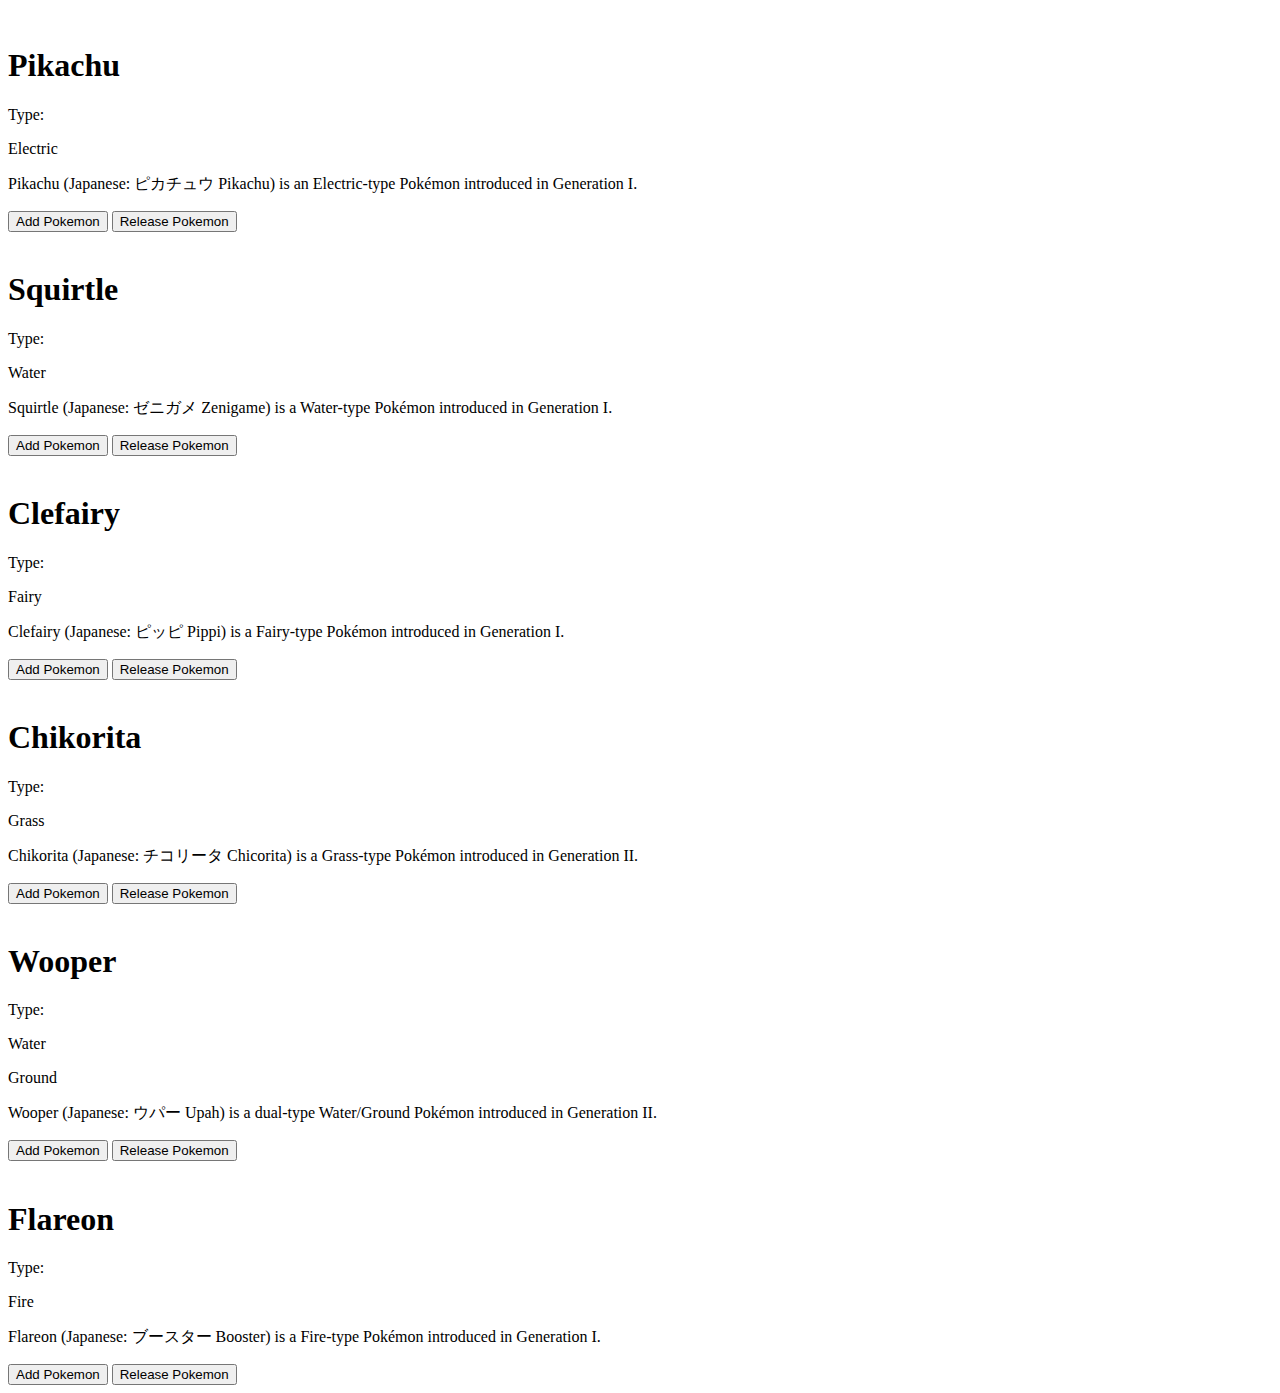
==== Dela Cruz_tsa4.html @ 09a3c333 "Rename tsa4html to Dela Cruz_tsa4.html" ====
<!DOCTYPE html>
<html lang="en">
<head>
    <meta charset="UTF-8">
    <meta name="viewport" content="width=device-width, initial-scale=1.0">
    <link rel = "stylesheet" href = "body.css">
</head>
<body class="body">
    <div class="container">
        
        <div class="card">
            <div class="up">
                <img src="pikatiu.gif" alt="">
            </div>

            <div class="down">
                <h1 class="name"> Pikachu </h1>
                <p class="type"> Type:</p>
                <p class="typeelectric"> Electric</p>
                <p class="descrip"> Pikachu (Japanese: ピカチュウ Pikachu) is an Electric-type Pokémon introduced 
                in Generation I.</p>
                <div class="buttons">
                    <button class="add"> Add Pokemon</button>
                    <button class="release"> Release Pokemon</button>
                </div>
            </div>
        </div>

        <div class="card">
            <div class="up">
                <img src="squirtle.gif" alt="">
            </div>

            <div class="downz">
                <h1 class="name"> Squirtle </h1>
                <p class="typez"> Type:</p>
                <p class="typewater"> Water</p>
                <p class="descrip"> Squirtle (Japanese: ゼニガメ Zenigame) is a Water-type Pokémon introduced in Generation I.</p>
                <div class="button">
                    <button class="add"> Add Pokemon</button>
                    <button class="release"> Release Pokemon</button>
                </div>
            </div>
        </div>

        <div class="card">
            <div class="up">
                <img src="clefairy.gif" alt="">
            </div>
 
            <div class="downs">
                <h1 class="name"> Clefairy </h1>
                <p class="types"> Type:</p>
                <p class="typefairy"> Fairy</p>
                <p class="descrip"> Clefairy (Japanese: ピッピ Pippi) is a Fairy-type Pokémon introduced in Generation I.</p>
                <div class="buttonz">
                    <button class="add"> Add Pokemon</button>
                    <button class="release"> Release Pokemon</button>
                </div>
            </div>
        </div>

        <div class="containers">
        
            <div class="card">
                <div class="up">
                    <img src="chik.gif" alt="">
                </div>
    
                <div class="dwn">
                    <h1 class="name"> Chikorita </h1>
                    <p class="t"> Type:</p>
                    <p class="typegrass"> Grass</p>
                    <p class="descrip"> Chikorita (Japanese: チコリータ Chicorita) is a Grass-type Pokémon introduced in Generation II.</p>
                    <div class="btn">
                        <button class="add"> Add Pokemon</button>
                        <button class="release"> Release Pokemon</button>
                    </div>
                </div>
            </div>

            <div class="card">
                <div class="up">
                    <img src="wooper.gif" alt="">
                </div>
    
                <div class="dw">
                    <h1 class="name"> Wooper </h1>
                    <p class="tp"> Type:</p>
                    <p class="typewoter"> Water</p>
                    <p class="typeground"> Ground</p>
                    <p class="descrip"> Wooper (Japanese: ウパー Upah) is a dual-type Water/Ground Pokémon introduced in Generation II.</p>
                    <div class="buton">
                        <button class="add"> Add Pokemon</button>
                        <button class="release"> Release Pokemon</button>
                    </div>
                </div>
            </div>

            <div class="card">
                <div class="up">
                    <img src="flareon.gif" alt="">
                </div>
    
                <div class="d">
                    <h1 class="name"> Flareon </h1>
                    <p class="tpe"> Type:</p>
                    <p class="typefire"> Fire</p>
                    <p class="descrip"> Flareon (Japanese: ブースター Booster) is a Fire-type Pokémon introduced in Generation I.</p>
                    <div class="biton">
                        <button class="add"> Add Pokemon</button>
                        <button class="release"> Release Pokemon</button>
                    </div>
                </div>
            </div>

    </div>

    

    

    


    
</body>
</html>
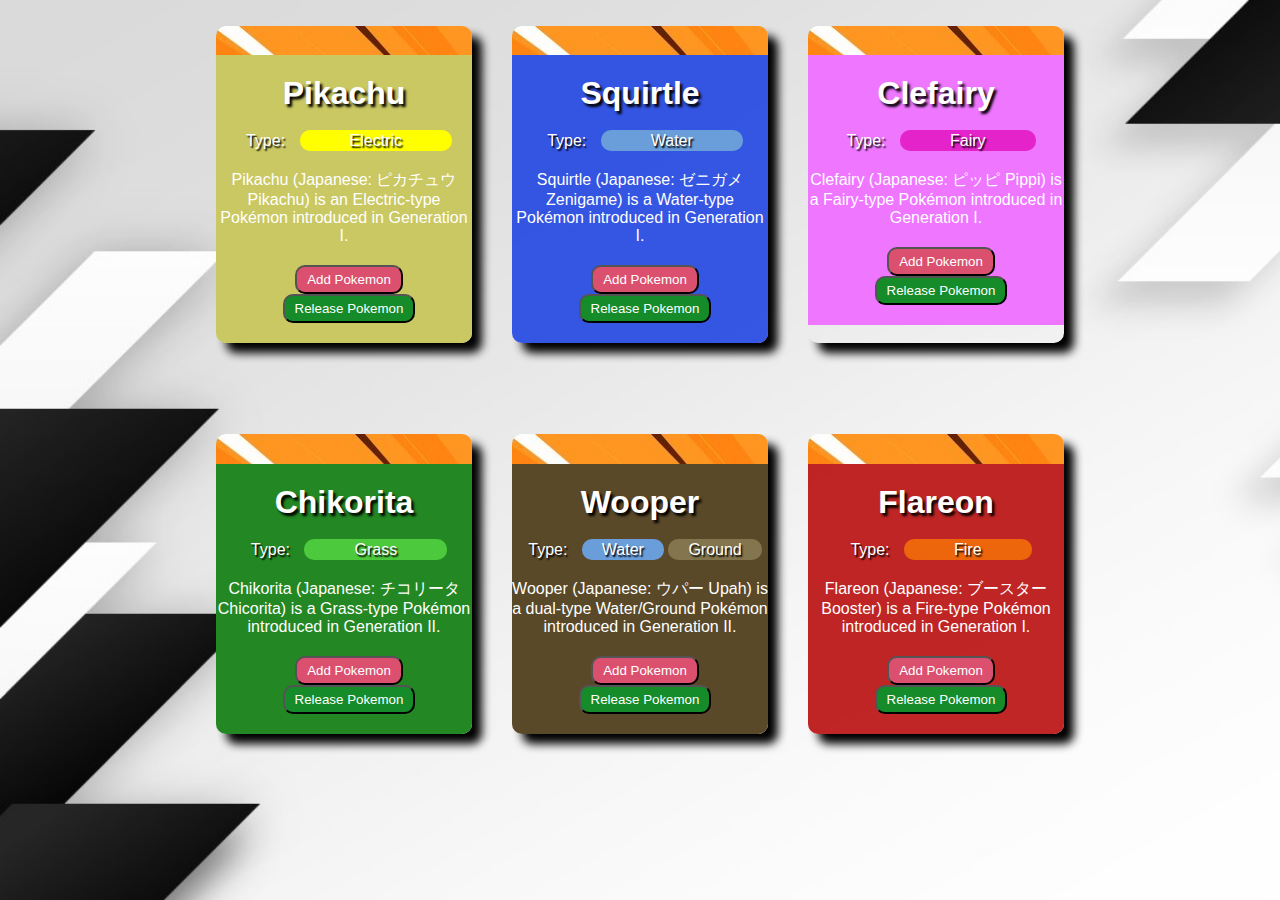
==== commit a0fa5182: "Update Dela Cruz_tsa4.html" ====
--- a/Dela Cruz_tsa4.html
+++ b/Dela Cruz_tsa4.html
@@ -3,7 +3,7 @@
 <head>
     <meta charset="UTF-8">
     <meta name="viewport" content="width=device-width, initial-scale=1.0">
-    <link rel = "stylesheet" href = "body.css">
+    <link rel = "stylesheet" href = "tsa4.css">
 </head>
 <body class="body">
     <div class="container">
--- a/tsa4.css
+++ b/tsa4.css
@@ -0,0 +1,359 @@
+*{
+    margin: 0;
+    padding: 0;
+    box-sizing: border-box;
+    font-family: Arial, Helvetica, sans-serif;
+}
+.body{
+    background-image: url(bg.jpg);
+    background-size: cover;
+    background-position: center;
+    background-attachment: fixed;
+    background-repeat: no-repeat;
+}
+
+.up{
+    background-image: url(bgcard.jpg);
+}
+
+.down{
+
+    background-color: rgb(202, 200, 98);
+}
+
+.container{
+    display:flex;
+    flex-wrap: wrap;
+    max-width: 1500px;
+    justify-content: center;
+    gap: 40px;
+}
+
+.card{
+    border-radius: 10px;
+    overflow: hidden;
+    width:20%;
+    text-align: center;
+    display: inline-block;
+    box-shadow: 10px 10px 10px black;
+    margin-top: 2%;
+}
+
+img{
+    height: 200px;
+    margin-top: 10%;
+}
+
+.typeelectric {
+    background-color: yellow;
+    display: inline;
+    padding: 2px 50px;
+    border-radius: 10px;
+    text-shadow:1.5px 1.5px 1.5px black;
+    color:white;
+
+
+}
+.type {
+    padding: 5px 10px;
+    border-radius: 5px;
+    color:white;
+    display: inline;
+    text-shadow:1.5px 1.5px 1.5px black;
+}
+
+.name{
+    color: white;
+    text-shadow:2.5px 2.5px 2.5px black;
+    padding: 20px 0 20px 0;
+}
+
+.buttons .add{
+    background-color: rgb(219, 80, 111);
+    margin-left: 10px;
+    border-radius: 10px;
+    padding: 5px 10px;
+    color:white;
+}
+.buttons .add:hover{
+    opacity: 0.7;
+}
+.buttons .release{
+    background-color: rgb(21, 139, 41);
+    margin-left: 10px;
+    border-radius: 10px;
+    padding: 5px 10px;
+    color:white;
+}
+.buttons .release:hover{
+    opacity: 0.7;
+}
+.buttons{
+    padding: 0 0 20px 0;
+}
+
+.descrip{
+    padding: 20px 0 20px 0;
+    color: white;
+}
+
+
+.button .add{
+    background-color: rgb(219, 80, 111);
+    margin-left: 10px;
+    border-radius: 10px;
+    padding: 5px 10px;
+    color:white;
+}
+.button .add:hover{
+    opacity: 0.7;
+}
+.button .release{
+    background-color: rgb(21, 139, 41);
+    margin-left: 10px;
+    border-radius: 10px;
+    padding: 5px 10px;
+    color:white;
+}
+.button .release:hover{
+    opacity: 0.7;
+}
+.button{
+    padding: 0 0 20px 0;
+}
+.typez {
+    padding: 5px 10px;
+    border-radius: 5px;
+    color:white;
+    display: inline;
+    text-shadow:1.5px 1.5px 1.5px black;
+}
+.typewater {
+    background-color: rgb(105, 158, 219);
+    display: inline;
+    padding: 2px 50px;
+    border-radius: 10px;
+    color:white;
+    text-shadow:1.5px 1.5px 1.5px black;
+}
+.downz{
+    background-color: rgba(24, 61, 226, 0.863);
+}
+
+
+.buttonz .add{
+    background-color: rgb(219, 80, 111);
+    margin-left: 10px;
+    border-radius: 10px;
+    padding: 5px 10px;
+    color:white;
+}
+.buttonz .add:hover{
+    opacity: 0.7;
+}
+.buttonz .release{
+    background-color: rgb(21, 139, 41);
+    margin-left: 10px;
+    border-radius: 10px;
+    padding: 5px 10px;
+    color:white;
+}
+.buttonz .release:hover{
+    opacity: 0.7;
+}
+.buttonz{
+    padding: 0 0 20px 0;
+}
+.types {
+    padding: 5px 10px;
+    border-radius: 5px;
+    color:white;
+    display: inline;
+    text-shadow:1.5px 1.5px 1.5px black;
+}
+.typefairy {
+    background-color: rgb(228, 35, 202);
+    display: inline;
+    padding: 2px 50px;
+    border-radius: 10px;
+    color:white;
+    text-shadow:1.5px 1.5px 1.5px black;
+}
+.downs{
+    background-color: rgb(239, 118, 255);
+}
+
+
+
+.containers{
+    display:flex;
+    flex-wrap: wrap;
+    max-width: 1500px;
+    justify-content: center;
+    gap: 40px;
+}
+
+.card{
+    border-radius: 10px;
+    overflow: hidden;
+    width:20%;
+    text-align: center;
+    display: inline-block;
+    box-shadow: 10px 10px 10px black;
+    margin-bottom: 2%;
+}
+
+img{
+    height: 200px;
+    margin-top: 10%;
+}
+
+.typegrass {
+    background-color: rgb(77, 201, 61);
+    display: inline;
+    padding: 2px 50px;
+    border-radius: 10px;
+    text-shadow:1.5px 1.5px 1.5px black;
+    color:white;
+}
+
+.dwn{
+    background-color: rgb(35, 136, 35);
+}
+
+.t {
+    padding: 5px 10px;
+    border-radius: 5px;
+    color:white;
+    display: inline;
+    text-shadow:1.5px 1.5px 1.5px black;
+}
+
+.name{
+    color: white;
+    text-shadow:2.5px 2.5px 2.5px black;
+    padding: 20px 0 20px 0;
+}
+
+.btn .add{
+    background-color: rgb(219, 80, 111);
+    margin-left: 10px;
+    border-radius: 10px;
+    padding: 5px 10px;
+    color:white;
+}
+.btn .add:hover{
+    opacity: 0.7;
+}
+.btn .release{
+    background-color: rgb(21, 139, 41);
+    margin-left: 10px;
+    border-radius: 10px;
+    padding: 5px 10px;
+    color:white;
+}
+.btn .release:hover{
+    opacity: 0.7;
+}
+.btn{
+    padding: 0 0 20px 0;
+}
+
+.descrip{
+    padding: 20px 0 20px 0;
+    color: white;
+}
+
+
+.buton .add{
+    background-color: rgb(219, 80, 111);
+    margin-left: 10px;
+    border-radius: 10px;
+    padding: 5px 10px;
+    color:white;
+}
+.buton .add:hover{
+    opacity: 0.7;
+}
+.buton .release{
+    background-color: rgb(21, 139, 41);
+    margin-left: 10px;
+    border-radius: 10px;
+    padding: 5px 10px;
+    color:white;
+}
+.buton .release:hover{
+    opacity: 0.7;
+}
+.buton{
+    padding: 0 0 20px 0;
+}
+.tp {
+    padding: 5px 10px;
+    border-radius: 5px;
+    color:white;
+    display: inline;
+    text-shadow:1.5px 1.5px 1.5px black;
+}
+.typewoter {
+    background-color: rgb(105, 158, 219);
+    display: inline;
+    padding: 2px 20px;
+    border-radius: 10px;
+    color:white;
+    text-shadow:1.5px 1.5px 1.5px black;
+}
+.typeground {
+    background-color: rgb(131, 117, 77);
+    display: inline;
+    padding: 2px 20px;
+    border-radius: 10px;
+    color:white;
+    text-shadow:1.5px 1.5px 1.5px black;
+}
+.dw{
+    background-color: rgb(90, 73, 41);
+}
+
+
+.biton .add{
+    background-color: rgb(219, 80, 111);
+    margin-left: 10px;
+    border-radius: 10px;
+    padding: 5px 10px;
+    color:white;
+}
+.biton .add:hover{
+    opacity: 0.7;
+}
+.biton .release{
+    background-color: rgb(21, 139, 41);
+    margin-left: 10px;
+    border-radius: 10px;
+    padding: 5px 10px;
+    color:white;
+}
+.biton .release:hover{
+    opacity: 0.7;
+}
+.biton{
+    padding: 0 0 20px 0;
+}
+.tpe {
+    padding: 5px 10px;
+    border-radius: 5px;
+    color:white;
+    display: inline;
+    text-shadow:1.5px 1.5px 1.5px black;
+}
+.typefire {
+    background-color: rgb(238, 102, 12);
+    display: inline;
+    padding: 2px 50px;
+    border-radius: 10px;
+    color:white;
+    text-shadow:1.5px 1.5px 1.5px black;
+}
+.d{
+    background-color: rgba(182, 3, 3, 0.863);
+}
